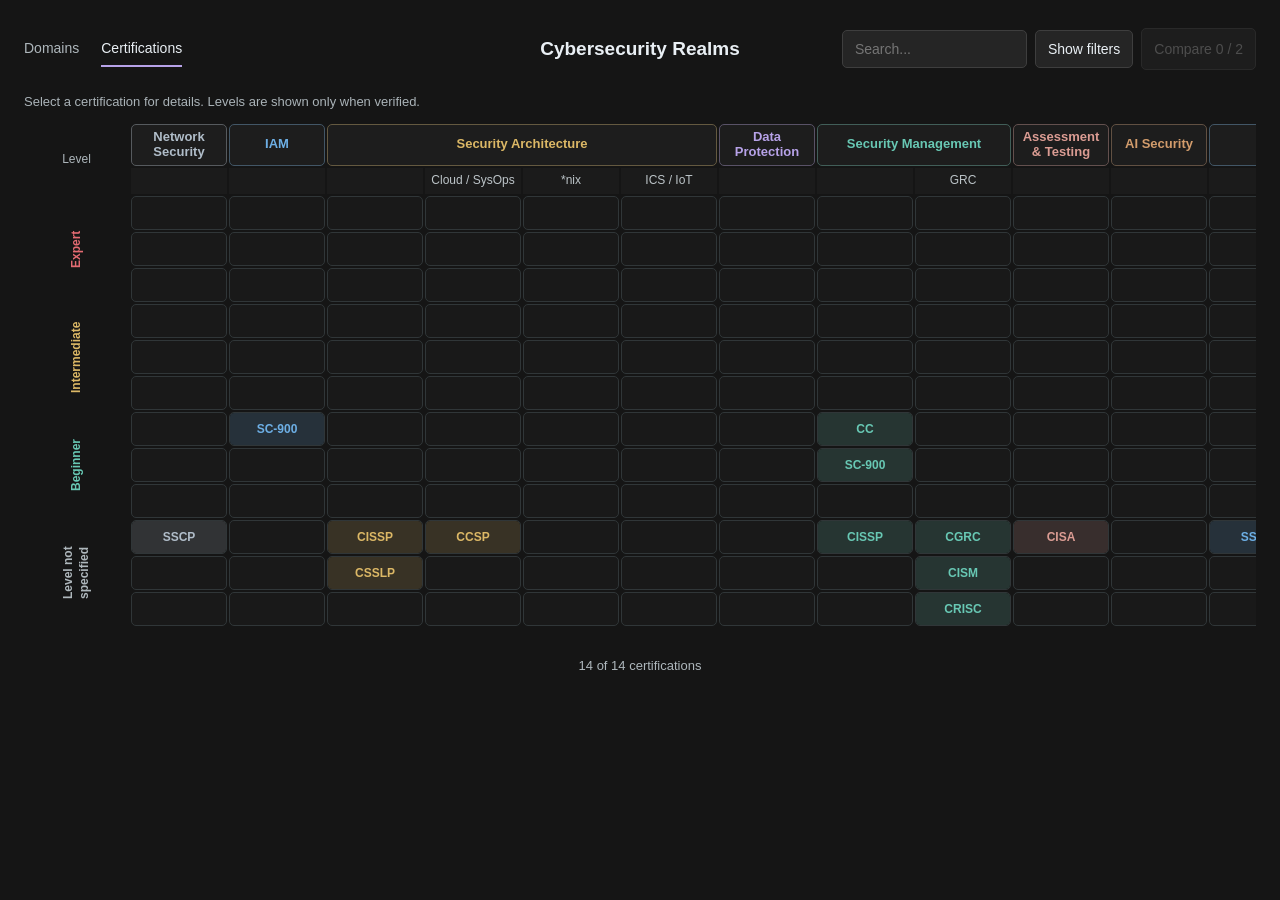
==== certifications.html @ 1fe47de0 "Add Cybersecurity Realms website" ====
<!doctype html>
<html lang="en"><head><meta charset="utf-8"><meta name="viewport" content="width=device-width, initial-scale=1"><meta name="description" content="Explore cybersecurity certifications by domain."><title>Certifications - Cybersecurity Realms</title><link rel="stylesheet" href="style.css"><script defer src="certifications.js"></script></head>
<body><main class="page cert-page">
<div class="roadmap-topbar">
  <nav class="site-nav" aria-label="Main navigation"><a href="index.html">Domains</a><a href="certifications.html" aria-current="page">Certifications</a></nav>
  <h1>Cybersecurity Realms</h1>
  <div class="roadmap-controls"><label class="roadmap-search"><span class="sr-only">Search certifications</span><input id="search" type="search" placeholder="Search..." autocomplete="off"></label><button type="button" id="filter-toggle" aria-expanded="false" aria-controls="filter-panel">Show filters</button><button type="button" id="compare-open" class="compare-open" disabled>Compare <span id="compare-count">0</span> / 2</button></div>
</div>
<form class="roadmap-filters" id="filter-panel" onsubmit="return false" hidden><label>Domain <select id="domain"><option value="">All domains</option></select></label><label>Provider <select id="provider"><option value="">All providers</option></select></label><label>Level <select id="level"><option value="">All levels</option></select></label><button id="reset" type="button">Reset filters</button></form>
<p class="roadmap-hint">Select a certification for details. Levels are shown only when verified.</p>
<div class="matrix-scroll" tabindex="0" aria-label="Certification roadmap; scroll horizontally to see all categories"><div id="cert-results" class="roadmap-grid"></div></div>
<p class="roadmap-count" id="result-count" role="status">Loading certifications...</p><p id="cert-empty" class="cert-empty" hidden>No certifications match these filters.</p>
</main>
<div id="compare-backdrop" class="backdrop" hidden></div><aside id="compare-panel" class="drawer compare-panel" role="dialog" aria-modal="true" aria-labelledby="compare-title" hidden><div class="drawer-top"><h2 id="compare-title">Compare certifications</h2><button type="button" id="compare-close" aria-label="Close comparison">&times;</button></div><div id="compare-content"></div></aside>
<div id="cert-backdrop" class="backdrop" hidden></div><aside id="cert-detail" class="drawer" role="dialog" aria-modal="true" aria-labelledby="cert-detail-title" hidden><div class="drawer-top"><span>Certification details</span><button type="button" id="cert-close" aria-label="Close details">&times;</button></div><div id="cert-detail-content"></div></aside>
</body></html>
---- style.css ----
@font-face{font-family:ThmanyahLocal;src:local("thmanyahsans-Regular"),local("thmanyah sans Regular"),local("thmanyah sans");font-weight:400}
@font-face{font-family:ThmanyahLocal;src:local("thmanyahsans-Medium"),local("thmanyah sans Medium");font-weight:500}
@font-face{font-family:ThmanyahLocal;src:local("thmanyahsans-Bold"),local("thmanyah sans Bold");font-weight:700}
:root{color-scheme:dark;--text:#e9eff4;--muted:#b0bdc9;--bg:#151515;--line:#404040}
*{box-sizing:border-box}body{margin:0;background:var(--bg);color:var(--text);font-family:ThmanyahLocal,"thmanyah sans","Segoe UI",Arial,sans-serif;font-size:16px;line-height:1.5}button{font:inherit}button:focus-visible,[tabindex]:focus-visible{outline:2px solid #e9eff4;outline-offset:4px}[hidden]{display:none!important}
.page{width:min(100% - 96px,1760px);margin:0 auto;padding:70px 0 80px}.header{display:flex;align-items:center;justify-content:space-between;gap:24px}.header h1{font-size:clamp(36px,3vw,52px);font-weight:700;letter-spacing:-.035em;line-height:1.1;margin:0}.hint{color:#aeb7bc;font-size:14px;margin:16px 0 0}.view-switch{display:flex;gap:4px;border:1px solid #444;border-radius:4px;padding:3px}.view-switch button{padding:6px 14px;background:transparent;border:0;border-radius:2px;color:#b0b5b9;cursor:pointer;font-size:14px}.view-switch button[aria-pressed=true]{background:#393939;color:#fff}.workspace{margin-top:56px}.status{color:#bbb;margin-top:20px}.status:empty{display:none}
.list-view{display:grid;grid-template-columns:repeat(5,minmax(0,1fr));gap:34px;align-items:start}.domain-card{--color:#fff;min-width:0}.domain-title{display:flex;align-items:center;gap:9px;text-align:left;border:0;padding:0;background:none;color:var(--color);font-size:17px;font-weight:700;line-height:1.3;cursor:pointer}.domain-title svg{width:21px;height:21px;flex:none;stroke:currentColor;fill:none;stroke-width:1.6;stroke-linejoin:round;stroke-linecap:round}.domain-title:hover,.specialty-button:hover,.bridge-note button:hover{text-decoration:underline;text-underline-offset:4px}
.tree,.tree ul{list-style:none;margin:24px 0 0;padding:0 0 0 18px;border-left:1px solid var(--color)}.tree li{position:relative;margin:0 0 15px;color:#e0e4e6;font-size:15px;line-height:1.4}.tree li:before{content:"";position:absolute;top:.68em;left:-18px;width:10px;border-top:1px solid var(--color)}.tree ul{margin:12px 0 0;border-color:#6e777b}.tree ul li{color:#b0bdc9;font-size:14px;margin-bottom:10px}.tree ul li:before{border-color:#6e777b}.specialty-button{padding:0;background:none;border:0;text-align:left;color:inherit;cursor:pointer}.domain-pair{grid-column:span 2;display:grid;grid-template-columns:repeat(2,minmax(0,1fr));gap:0 34px;align-items:start}.bridge-note{grid-column:1 / -1;display:flex;align-items:center;gap:12px;color:#b7a2e8;font-size:14px;margin:12px 0 0}.bridge-note:before,.bridge-note:after{content:"";flex:1;border-top:1px solid #8673ae}.bridge-note button{padding:0;color:inherit;background:none;border:0;cursor:pointer;font-weight:700}.bridge-note span{color:#aeb7bc;font-size:13px}
.map-instruction{color:#aeb7bc;font-size:14px;margin:0 0 20px}.map-scroll{overflow-x:auto}.map-scroll svg{display:block;width:100%;min-width:1600px;height:auto}.map-node{cursor:pointer}.map-node text{font-family:inherit}.map-node:hover text,.map-node:focus text{text-decoration:underline;text-underline-offset:4px}.map-node:focus-visible{outline:none}.map-node:focus-visible rect{stroke-width:2}.map-node .node-label{fill:#e9eff4;font-size:15px}.map-node .node-icon{fill:none;stroke:currentColor;stroke-width:1.6;stroke-linecap:round;stroke-linejoin:round}.map-node .domain-label{font-size:17px;font-weight:700}.map-node .minor-label{fill:#b0bdc9;font-size:14px}.map-node .bridge-label{fill:#b7a2e8;font-size:14px;font-weight:700}
.backdrop{position:fixed;inset:0;background:#000a;z-index:5}.drawer{position:fixed;right:0;top:0;bottom:0;width:min(480px,100%);overflow:auto;background:#202020;border-left:1px solid #444;z-index:6;padding:30px}.drawer-top{display:flex;align-items:center;justify-content:space-between;border-bottom:1px solid #444;padding-bottom:18px;color:#aeb7bc;font-size:14px}.drawer-top button{border:0;background:none;color:#ddd;font-size:30px;line-height:1;cursor:pointer}.drawer h2{font-size:28px;line-height:1.15;margin:32px 0 16px;color:var(--color)}.drawer p{color:#b9c0c3;line-height:1.7}.drawer h3{margin-top:36px;font-size:15px}.drawer .tree{margin-top:20px}.drawer-bridge button{color:#b7a2e8;background:none;border:0;text-decoration:underline;cursor:pointer}
@media(max-width:1300px){.list-view{grid-template-columns:repeat(3,minmax(0,1fr));row-gap:48px}}
@media(max-width:800px){.page{width:min(100% - 48px,1760px);padding-top:40px}.list-view{grid-template-columns:repeat(2,minmax(0,1fr))}.workspace{margin-top:40px}}
@media(max-width:540px){.page{width:calc(100% - 36px);padding-top:32px}.header h1{font-size:32px}.list-view{grid-template-columns:1fr;row-gap:36px}.drawer{padding:24px}}

/* Let the map use the viewport while keeping readable scrolling on smaller screens. */
.map-view{width:calc(100vw - 64px);position:relative;left:50%;transform:translateX(-50%)}
.map-scroll{padding-bottom:12px}
html,.map-scroll,.drawer{scrollbar-width:thin;scrollbar-color:#777 #202020}
html::-webkit-scrollbar,.map-scroll::-webkit-scrollbar,.drawer::-webkit-scrollbar{width:9px;height:9px}
html::-webkit-scrollbar-track,.map-scroll::-webkit-scrollbar-track,.drawer::-webkit-scrollbar-track{background:#202020}
html::-webkit-scrollbar-thumb,.map-scroll::-webkit-scrollbar-thumb,.drawer::-webkit-scrollbar-thumb{background:#777;border:2px solid #202020;border-radius:8px}
html::-webkit-scrollbar-thumb:hover,.map-scroll::-webkit-scrollbar-thumb:hover,.drawer::-webkit-scrollbar-thumb:hover{background:#999}
@media(max-width:540px){.map-view{width:calc(100vw - 36px)}.domain-pair{grid-column:auto;grid-template-columns:1fr;row-gap:28px}.domain-pair .domain-card:first-child{grid-row:1}.domain-pair .bridge-note{grid-column:1;grid-row:2;margin:0}.domain-pair .domain-card:nth-child(2){grid-row:3}}

/* Align both ends of the bridge with the two domain icons. */
.domain-pair .domain-card:first-child{grid-column:1;grid-row:2}
.domain-pair .domain-card:nth-child(2){grid-column:2;grid-row:2}
.domain-pair .bridge-note{grid-column:1 / -1;grid-row:1;display:flex;align-items:flex-start;width:calc(50% + 17px);height:30px;margin:0 0 0 10px;gap:8px}
.domain-pair .bridge-note:before,.domain-pair .bridge-note:after{height:18px;border-top:1px solid #b7a2e8}
.domain-pair .bridge-note:before{border-left:1px solid #b7a2e8}
.domain-pair .bridge-note:after{border-right:1px solid #b7a2e8}
.domain-pair .bridge-note button{line-height:1.2;margin-top:-8px;background:#151515;white-space:nowrap}
/* The heading, controls and map share the same viewport margins. */
body:has(#map-view:not([hidden])) .page{width:calc(100% - 64px);max-width:none}
.map-view{width:100%;position:static;transform:none}
.map-instruction{display:none}
html,.map-scroll,.drawer{scrollbar-width:thin;scrollbar-color:#686868 #151515}
html::-webkit-scrollbar-track,.map-scroll::-webkit-scrollbar-track,.drawer::-webkit-scrollbar-track{background:#151515}
html::-webkit-scrollbar-thumb,.map-scroll::-webkit-scrollbar-thumb,.drawer::-webkit-scrollbar-thumb{background:#686868;border:2px solid #151515;border-radius:8px}
@media(max-width:540px){
 body:has(#map-view:not([hidden])) .page{width:calc(100% - 36px)}
 .domain-pair .domain-card:first-child{grid-column:1;grid-row:1}
 .domain-pair .bridge-note{grid-column:1;grid-row:2;width:auto;height:auto;margin:0;align-items:center}
 .domain-pair .bridge-note:before,.domain-pair .bridge-note:after{height:0;border-left:0;border-right:0}
 .domain-pair .bridge-note button{margin-top:0}
 .domain-pair .domain-card:nth-child(2){grid-column:1;grid-row:3}
}
.site-nav{display:flex;gap:28px;margin:0 0 54px;border-bottom:1px solid #393939}.site-nav a{color:#aeb7bc;text-decoration:none;padding:0 0 12px;border-bottom:2px solid transparent;font-size:15px}.site-nav a:hover{color:#e9eff4}.site-nav a[aria-current=page]{color:#e9eff4;border-bottom-color:#b7a2e8}.cert-header{display:flex;justify-content:space-between;align-items:end;gap:24px}.cert-header h1{font-size:clamp(36px,3vw,52px);letter-spacing:-.035em;line-height:1.1;margin:0}.cert-header p{color:#aeb7bc;margin:12px 0 0}.cert-notice{color:#aeb7bc;font-size:14px;max-width:75ch;margin:28px 0 0;line-height:1.6}.cert-filters{display:grid;grid-template-columns:minmax(240px,2fr) repeat(3,minmax(150px,1fr)) auto;gap:18px;align-items:end;margin-top:38px}.cert-filters label{color:#b0bdc9;font-size:14px;display:grid;gap:7px}.cert-filters input,.cert-filters select{width:100%;height:42px;border:1px solid #4b4b4b;border-radius:3px;background:#1d1d1d;color:#e9eff4;padding:8px 11px;font:inherit}.cert-filters button,.compare-open{min-height:42px;background:#242424;color:#e9eff4;border:1px solid #555;border-radius:3px;padding:8px 14px;cursor:pointer}.compare-open:disabled{color:#868686;cursor:not-allowed}.results-bar{margin:30px 0 0;border-bottom:1px solid #3c3c3c;color:#aeb7bc;font-size:14px}.cert-results{display:grid;grid-template-columns:repeat(3,minmax(0,1fr));column-gap:36px}.cert-item{padding:24px 0;border-bottom:1px solid #3c3c3c;min-width:0}.cert-item-top{display:flex;align-items:center;justify-content:space-between;gap:12px}.cert-provider,.compare-provider{color:#b0bdc9;font-size:14px}.compare-select{display:flex;align-items:center;gap:6px;color:#b0bdc9;font-size:14px;cursor:pointer}.compare-select input{accent-color:#b7a2e8}.cert-item h2{font-size:18px;line-height:1.3;margin:13px 0 8px}.cert-description{font-size:15px;color:#b0bdc9;min-height:3em;line-height:1.5}.cert-meta{font-size:14px;display:grid;gap:8px;margin:16px 0}.cert-level{color:#d4d8da}.cert-domains{display:flex;flex-wrap:wrap;gap:4px 12px}.cert-domains a,.drawer-cert-link a,.official-link{color:#b7a2e8;text-underline-offset:3px}.official-link{display:inline-block;font-size:14px;margin-top:5px}.cert-empty{color:#aeb7bc}.compare-panel{width:min(800px,100%)}.compare-panel .drawer-top h2{margin:0;color:#e9eff4;font-size:20px}.compare-grid{display:grid;grid-template-columns:repeat(2,minmax(0,1fr));gap:28px}.compare-column h3{font-size:18px;margin:28px 0 6px}.compare-column h4{font-size:14px;color:#e9eff4;margin:24px 0 4px}.compare-column p{font-size:15px;margin:4px 0;color:#b0bdc9}@media(max-width:1000px){.cert-filters{grid-template-columns:repeat(2,minmax(0,1fr))}.cert-results{grid-template-columns:repeat(2,minmax(0,1fr))}}@media(max-width:600px){.site-nav{margin-bottom:36px}.cert-header{align-items:start;flex-direction:column}.cert-filters,.cert-results,.compare-grid{grid-template-columns:1fr}.cert-description{min-height:0}.compare-column+.compare-column{border-top:1px solid #444}}
/* Certification roadmap: compact domain columns with level rows. */
.cert-page{width:calc(100% - 96px);max-width:none}.cert-notice{margin-top:18px}.matrix-scroll{overflow-x:auto;padding:10px 0 18px;scrollbar-width:thin;scrollbar-color:#686868 #151515}.cert-matrix{display:grid;grid-template-columns:140px repeat(var(--domain-count,5),minmax(205px,1fr));min-width:max-content;border-top:1px solid #3c3c3c;border-left:1px solid #3c3c3c}.matrix-corner,.matrix-heading,.matrix-level,.matrix-cell{border-right:1px solid #3c3c3c;border-bottom:1px solid #3c3c3c;padding:16px}.matrix-corner,.matrix-level{color:#b0bdc9;font-size:14px}.matrix-heading{color:var(--domain-color);font-size:15px;font-weight:700;line-height:1.4;min-width:205px}.matrix-cell{display:flex;align-content:flex-start;align-items:flex-start;flex-wrap:wrap;gap:8px;min-height:100px}.cert-chip{color:var(--domain-color);background:#1d1d1d;border:1px solid var(--domain-color);border-radius:3px;padding:6px 10px;font-size:14px;line-height:1.3;cursor:pointer}.cert-chip:hover,.cert-chip:focus-visible{background:#323232}.cert-detail-domains{display:flex;gap:8px 14px;flex-wrap:wrap}.cert-detail-domains a{color:#b7a2e8;text-underline-offset:3px}.detail-compare{display:flex;gap:8px;align-items:center;margin-top:26px;color:#e9eff4}.detail-compare input{accent-color:#b7a2e8}.cert-empty{margin-top:18px}.matrix-scroll::-webkit-scrollbar{height:9px}.matrix-scroll::-webkit-scrollbar-track{background:#151515}.matrix-scroll::-webkit-scrollbar-thumb{background:#686868;border:2px solid #151515;border-radius:8px}@media(max-width:800px){.cert-page{width:calc(100% - 48px)}}@media(max-width:540px){.cert-page{width:calc(100% - 36px)}.cert-matrix{grid-template-columns:110px repeat(var(--domain-count,5),minmax(190px,1fr))}.matrix-heading{min-width:190px}}
/* Fixed certification roadmap. Filters only hide unmatched certifications. */
.cert-page{width:calc(100% - 48px);max-width:none}.cert-page .site-nav{margin-bottom:26px}.roadmap-toolbar{display:flex;justify-content:space-between;align-items:center;gap:20px;flex-wrap:wrap}.roadmap-toolbar h1{font-size:24px;line-height:1.25;margin:0}.roadmap-controls{display:flex;gap:8px;align-items:center;flex-wrap:wrap}.roadmap-controls button,.roadmap-controls input,.roadmap-filters button,.roadmap-filters select{height:38px;border:1px solid #444;border-radius:4px;background:#222;color:#e9eff4;font:inherit;font-size:14px;padding:7px 12px}.roadmap-controls button,.roadmap-filters button{cursor:pointer}.roadmap-controls button:disabled{opacity:.5;cursor:not-allowed}.roadmap-search input{width:185px}.roadmap-filters{display:flex;gap:12px;justify-content:flex-end;align-items:end;flex-wrap:wrap;margin-top:16px}.roadmap-filters label{display:grid;gap:5px;color:#b0bdc9;font-size:13px}.roadmap-filters select{min-width:155px}.roadmap-hint,.roadmap-count{color:#aeb7bc;font-size:13px}.roadmap-hint{margin:20px 0 14px}.roadmap-count{text-align:center;margin:15px 0}.matrix-scroll{overflow:auto;padding:0 0 14px}.roadmap-grid{min-width:1780px;display:grid;grid-template-columns:105px repeat(27,minmax(61px,1fr));grid-template-rows:42px repeat(var(--roadmap-rows,18),31px);gap:3px}.roadmap-corner,.roadmap-band{display:flex;align-items:center;justify-content:center;color:#aeb7bc;font-size:12px;text-align:center}.roadmap-band{border-left:2px solid #565656;writing-mode:vertical-rl;transform:rotate(180deg);letter-spacing:.04em}.roadmap-category{display:flex;justify-content:center;align-items:center;text-align:center;padding:4px 8px;color:var(--category-color);border:1px solid color-mix(in srgb,var(--category-color) 42%,transparent);background:#1d1d1d;border-radius:5px;font-size:12px;font-weight:700;line-height:1.15}.roadmap-slot{min-width:0;border:1px solid #343b3d;border-radius:5px;background:#1a1a1a;overflow:hidden}.roadmap-chip{display:block;width:100%;height:100%;overflow:hidden;text-overflow:ellipsis;white-space:nowrap;border:0;border-radius:4px;background:color-mix(in srgb,var(--category-color) 19%,#151515);color:#f0f0f0;font-size:11px;font-weight:700;cursor:pointer;padding:3px}.roadmap-chip:hover,.roadmap-chip:focus-visible{background:color-mix(in srgb,var(--category-color) 45%,#151515);outline:2px solid var(--category-color);outline-offset:-2px}.sr-only{position:absolute;width:1px;height:1px;padding:0;margin:-1px;overflow:hidden;clip:rect(0,0,0,0);white-space:nowrap;border:0}@media(max-width:540px){.cert-page{width:calc(100% - 36px)}.roadmap-toolbar h1{font-size:21px}.roadmap-controls{width:100%}.roadmap-search{flex:1}.roadmap-search input{width:100%}.roadmap-filters{justify-content:flex-start}}

/* Subcategory columns continue behind their cells, using a restrained tint. */
.roadmap-grid{min-width:1750px;grid-template-columns:105px repeat(var(--roadmap-columns,17),minmax(96px,1fr));grid-template-rows:42px 26px repeat(var(--roadmap-rows,18),31px)}
.roadmap-subcategory{display:flex;align-items:center;justify-content:center;text-align:center;color:#b0bdc9;font-size:11px;line-height:1.1;padding:2px 3px}
.roadmap-subcategory.is-subcategory,.roadmap-slot.is-subcategory{background:color-mix(in srgb,var(--category-color) 8%,#1a1a1a)}
.roadmap-subcategory.is-subcategory{border-top:1px solid color-mix(in srgb,var(--category-color) 24%,transparent)}

/* A quieter roadmap frame with a compact, centered header. */
.cert-page{width:calc(100% - 48px);max-width:none;padding:28px 0 48px}
.roadmap-topbar{display:grid;grid-template-columns:minmax(190px,1fr) auto minmax(370px,1fr);align-items:center;gap:20px;margin-bottom:22px}
.cert-page .site-nav{border:0;margin:0;gap:22px;align-self:center}
.cert-page .site-nav a{padding:6px 0;font-size:14px}
.roadmap-topbar h1{font-size:clamp(19px,1.3vw,24px);font-weight:700;line-height:1.25;text-align:center;margin:0;white-space:nowrap}
.roadmap-controls{justify-content:flex-end;flex-wrap:nowrap}
.roadmap-controls button,.roadmap-controls input,.roadmap-filters button,.roadmap-filters select{height:38px;background:#252525;border-color:#3e3e3e;border-radius:5px}
.roadmap-hint{margin:12px 0;color:#aab3b8}
.roadmap-grid{gap:2px;grid-template-rows:42px 26px repeat(var(--roadmap-rows,9),34px)}
.roadmap-category{background:color-mix(in srgb,var(--category-color) 7%,#1e1e1e);border-color:color-mix(in srgb,var(--category-color) 30%,#303030);border-radius:5px;font-size:13px;padding:6px 8px}
.roadmap-subcategory{font-size:12px;color:#bcc4c8;background:#1a1a1a}
.roadmap-subcategory.is-subcategory{background:color-mix(in srgb,var(--category-color) 7%,#1a1a1a);border-top:0}
.roadmap-slot{border-color:#303638;background:#191919;border-radius:5px}
.roadmap-slot.is-subcategory{background:color-mix(in srgb,var(--category-color) 5%,#191919)}
.roadmap-chip{background:color-mix(in srgb,var(--category-color) 24%,#1a1a1a);font-size:12px}
.roadmap-band{border-left:1px solid #4a4a4a;writing-mode:horizontal-tb;transform:none;letter-spacing:0;padding:8px;color:#aeb7bc;line-height:1.3}
.roadmap-count{margin-top:16px}
@media(max-width:1100px){.roadmap-topbar{grid-template-columns:1fr auto;gap:16px}.roadmap-topbar h1{grid-column:1 / -1;grid-row:1}.cert-page .site-nav{grid-column:1;grid-row:2}.roadmap-controls{grid-column:2;grid-row:2}}
@media(max-width:650px){.cert-page{width:calc(100% - 32px);padding-top:22px}.roadmap-topbar{grid-template-columns:1fr}.roadmap-topbar h1{grid-column:1;grid-row:1;text-align:left;white-space:normal}.cert-page .site-nav{grid-column:1;grid-row:2}.roadmap-controls{grid-column:1;grid-row:3;justify-content:flex-start;flex-wrap:wrap}.roadmap-search{flex:1}.roadmap-search input{width:100%}}

/* Only certifications carry a domain color; the empty grid remains neutral. */
.roadmap-slot,.roadmap-slot.is-subcategory{background:#191919;border-color:#303638}
.roadmap-subcategory,.roadmap-subcategory.is-subcategory{background:#1b1b1b;border-color:#303030}
.roadmap-category{background:#1d1d1d}
.roadmap-chip{color:var(--category-color);background:color-mix(in srgb,var(--category-color) 16%,#191919)}
.roadmap-band{writing-mode:vertical-rl;transform:rotate(180deg);border:0;font-weight:700;letter-spacing:0}
.roadmap-band[data-level="Expert"]{color:#e36b72}.roadmap-band[data-level="Intermediate"]{color:#dcb866}.roadmap-band[data-level="Beginner"]{color:#68c8b4}.roadmap-band[data-level="unspecified"]{color:#aeb7bc}
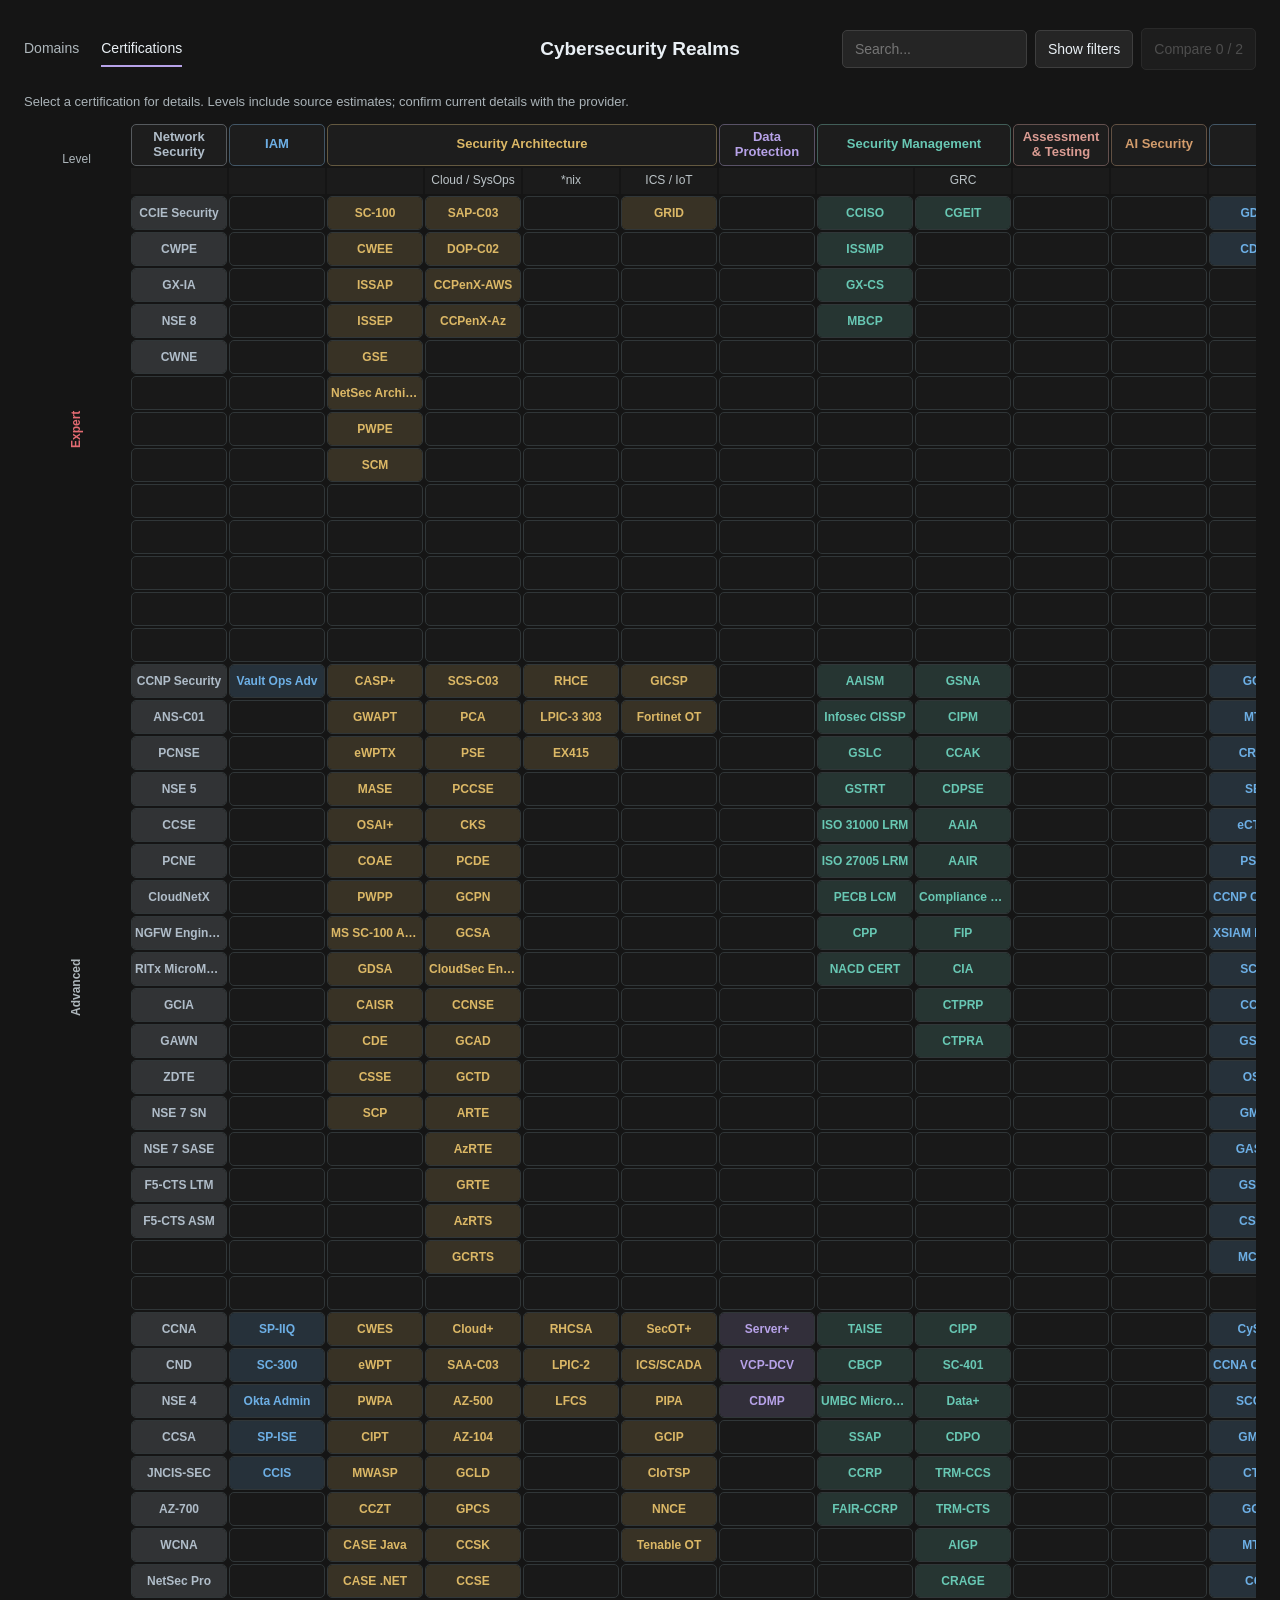
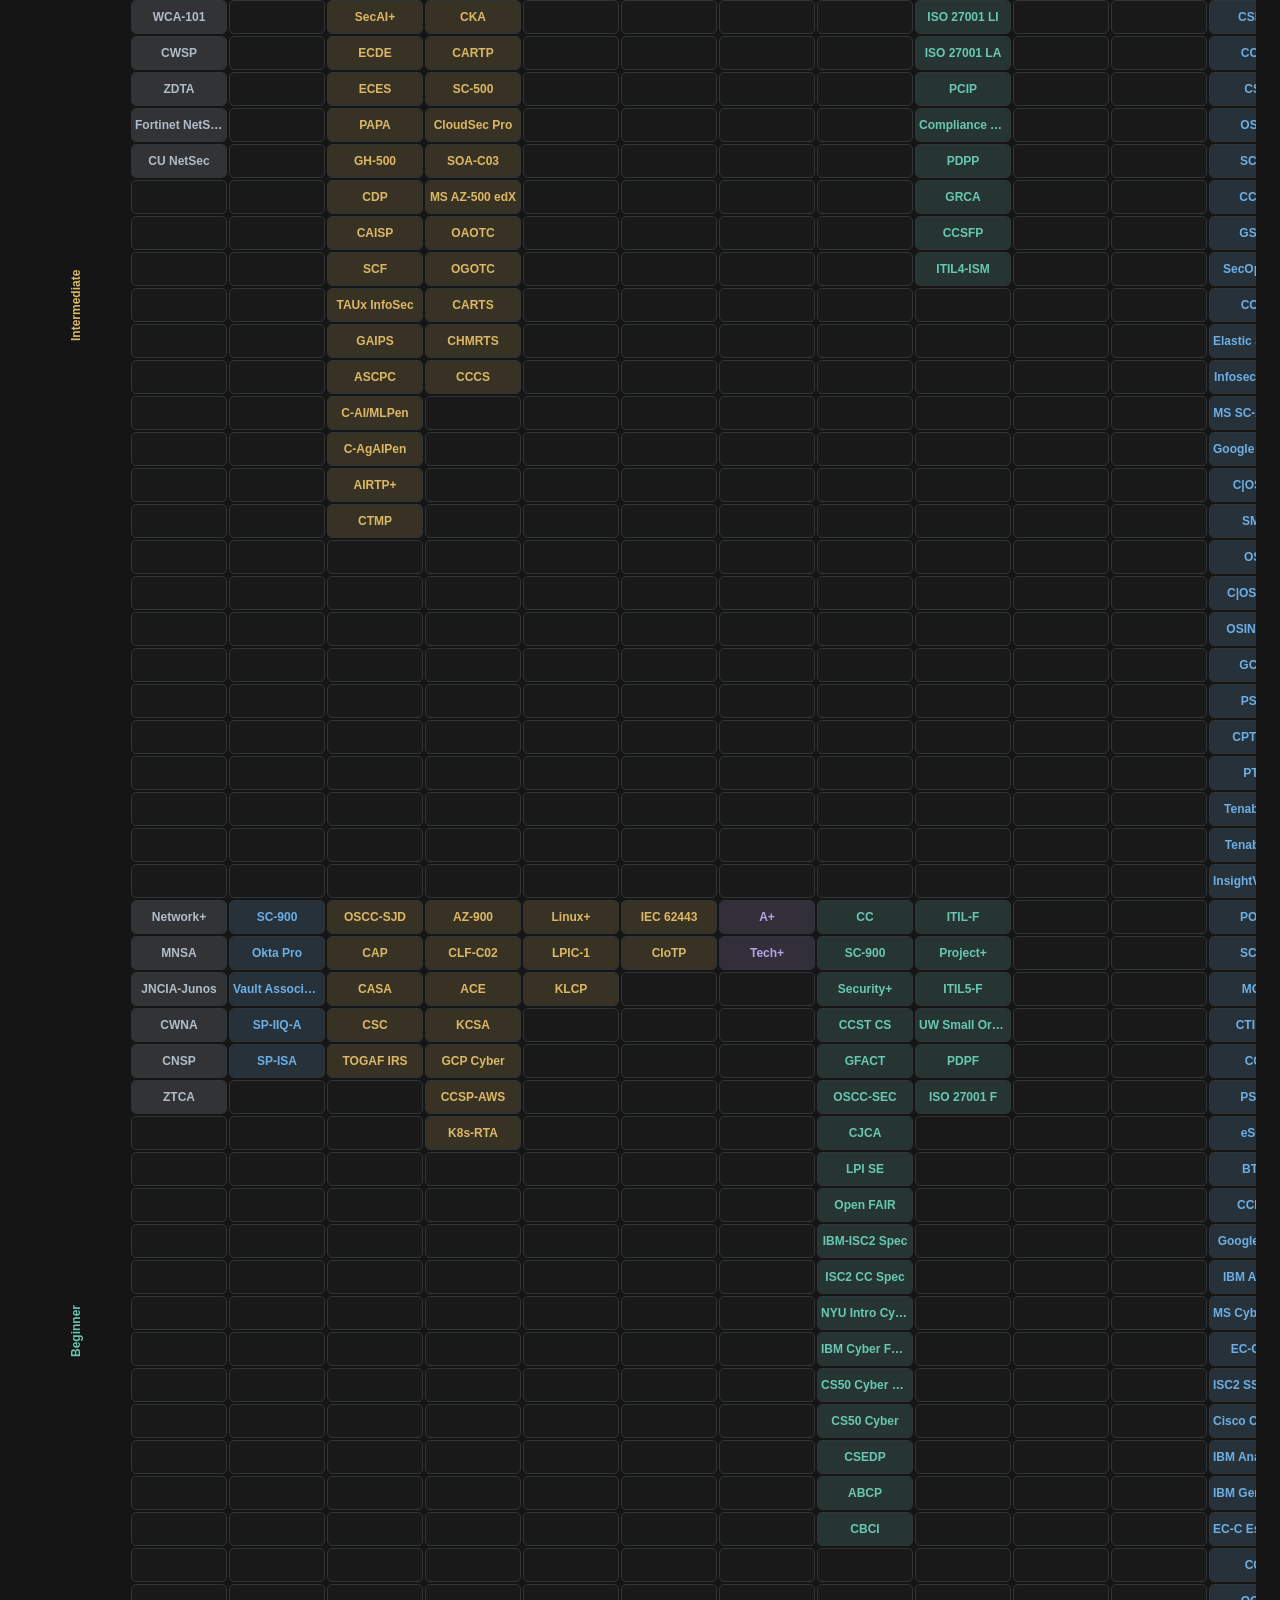
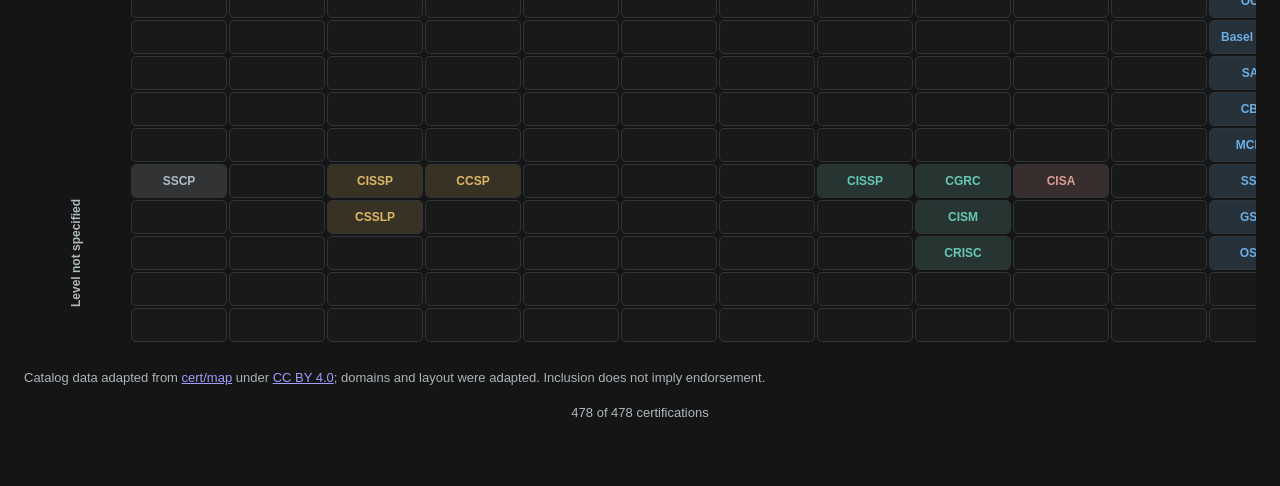
==== commit 49ec0f9c: "Expand certification roadmap catalog" ====
--- a/certifications.html
+++ b/certifications.html
@@ -7,10 +7,11 @@
   <div class="roadmap-controls"><label class="roadmap-search"><span class="sr-only">Search certifications</span><input id="search" type="search" placeholder="Search..." autocomplete="off"></label><button type="button" id="filter-toggle" aria-expanded="false" aria-controls="filter-panel">Show filters</button><button type="button" id="compare-open" class="compare-open" disabled>Compare <span id="compare-count">0</span> / 2</button></div>
 </div>
 <form class="roadmap-filters" id="filter-panel" onsubmit="return false" hidden><label>Domain <select id="domain"><option value="">All domains</option></select></label><label>Provider <select id="provider"><option value="">All providers</option></select></label><label>Level <select id="level"><option value="">All levels</option></select></label><button id="reset" type="button">Reset filters</button></form>
-<p class="roadmap-hint">Select a certification for details. Levels are shown only when verified.</p>
+<p class="roadmap-hint">Select a certification for details. Levels include source estimates; confirm current details with the provider.</p>
 <div class="matrix-scroll" tabindex="0" aria-label="Certification roadmap; scroll horizontally to see all categories"><div id="cert-results" class="roadmap-grid"></div></div>
-<p class="roadmap-count" id="result-count" role="status">Loading certifications...</p><p id="cert-empty" class="cert-empty" hidden>No certifications match these filters.</p>
+<p class="roadmap-hint">Catalog data adapted from <a href="https://certmap.dev/" target="_blank" rel="noopener noreferrer">cert/map</a> under <a href="https://creativecommons.org/licenses/by/4.0/" target="_blank" rel="noopener noreferrer">CC BY 4.0</a>; domains and layout were adapted. Inclusion does not imply endorsement.</p><p class="roadmap-count" id="result-count" role="status">Loading certifications...</p><p id="cert-empty" class="cert-empty" hidden>No certifications match these filters.</p>
 </main>
 <div id="compare-backdrop" class="backdrop" hidden></div><aside id="compare-panel" class="drawer compare-panel" role="dialog" aria-modal="true" aria-labelledby="compare-title" hidden><div class="drawer-top"><h2 id="compare-title">Compare certifications</h2><button type="button" id="compare-close" aria-label="Close comparison">&times;</button></div><div id="compare-content"></div></aside>
 <div id="cert-backdrop" class="backdrop" hidden></div><aside id="cert-detail" class="drawer" role="dialog" aria-modal="true" aria-labelledby="cert-detail-title" hidden><div class="drawer-top"><span>Certification details</span><button type="button" id="cert-close" aria-label="Close details">&times;</button></div><div id="cert-detail-content"></div></aside>
 </body></html>
+
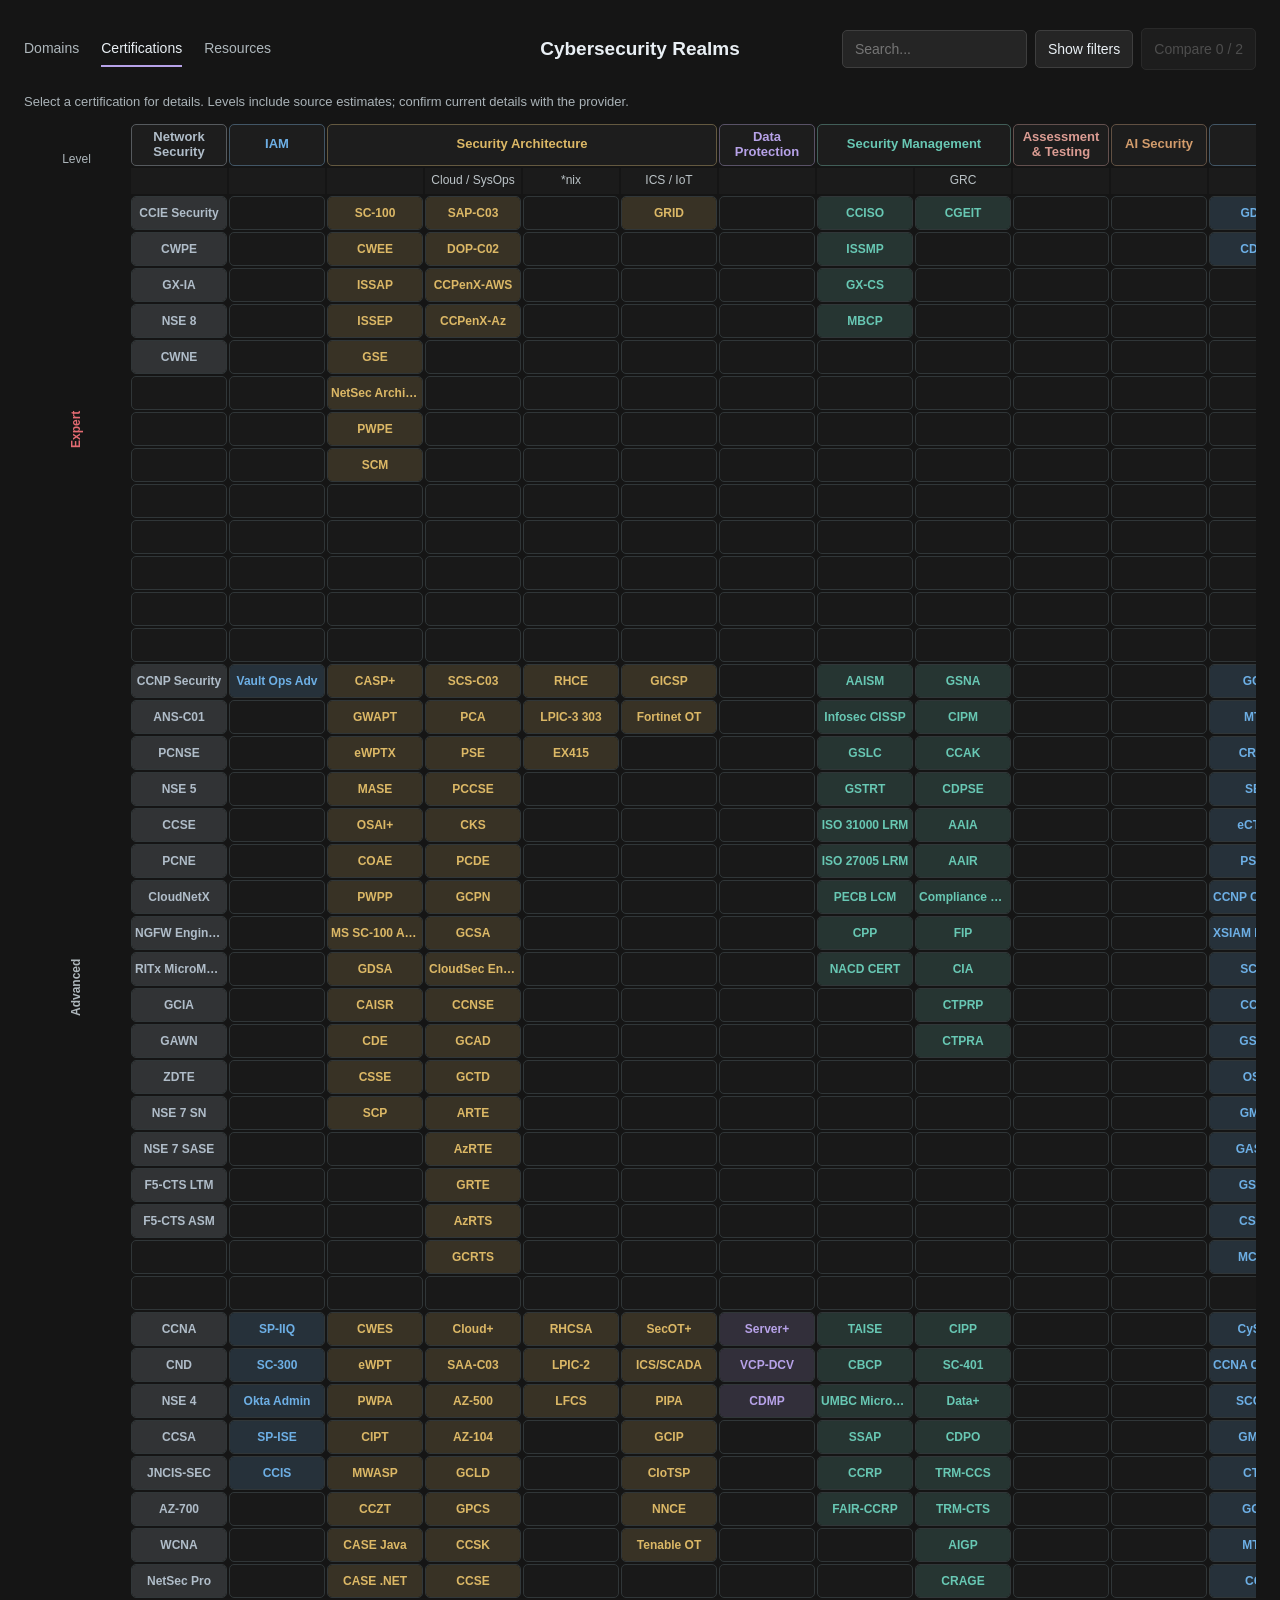
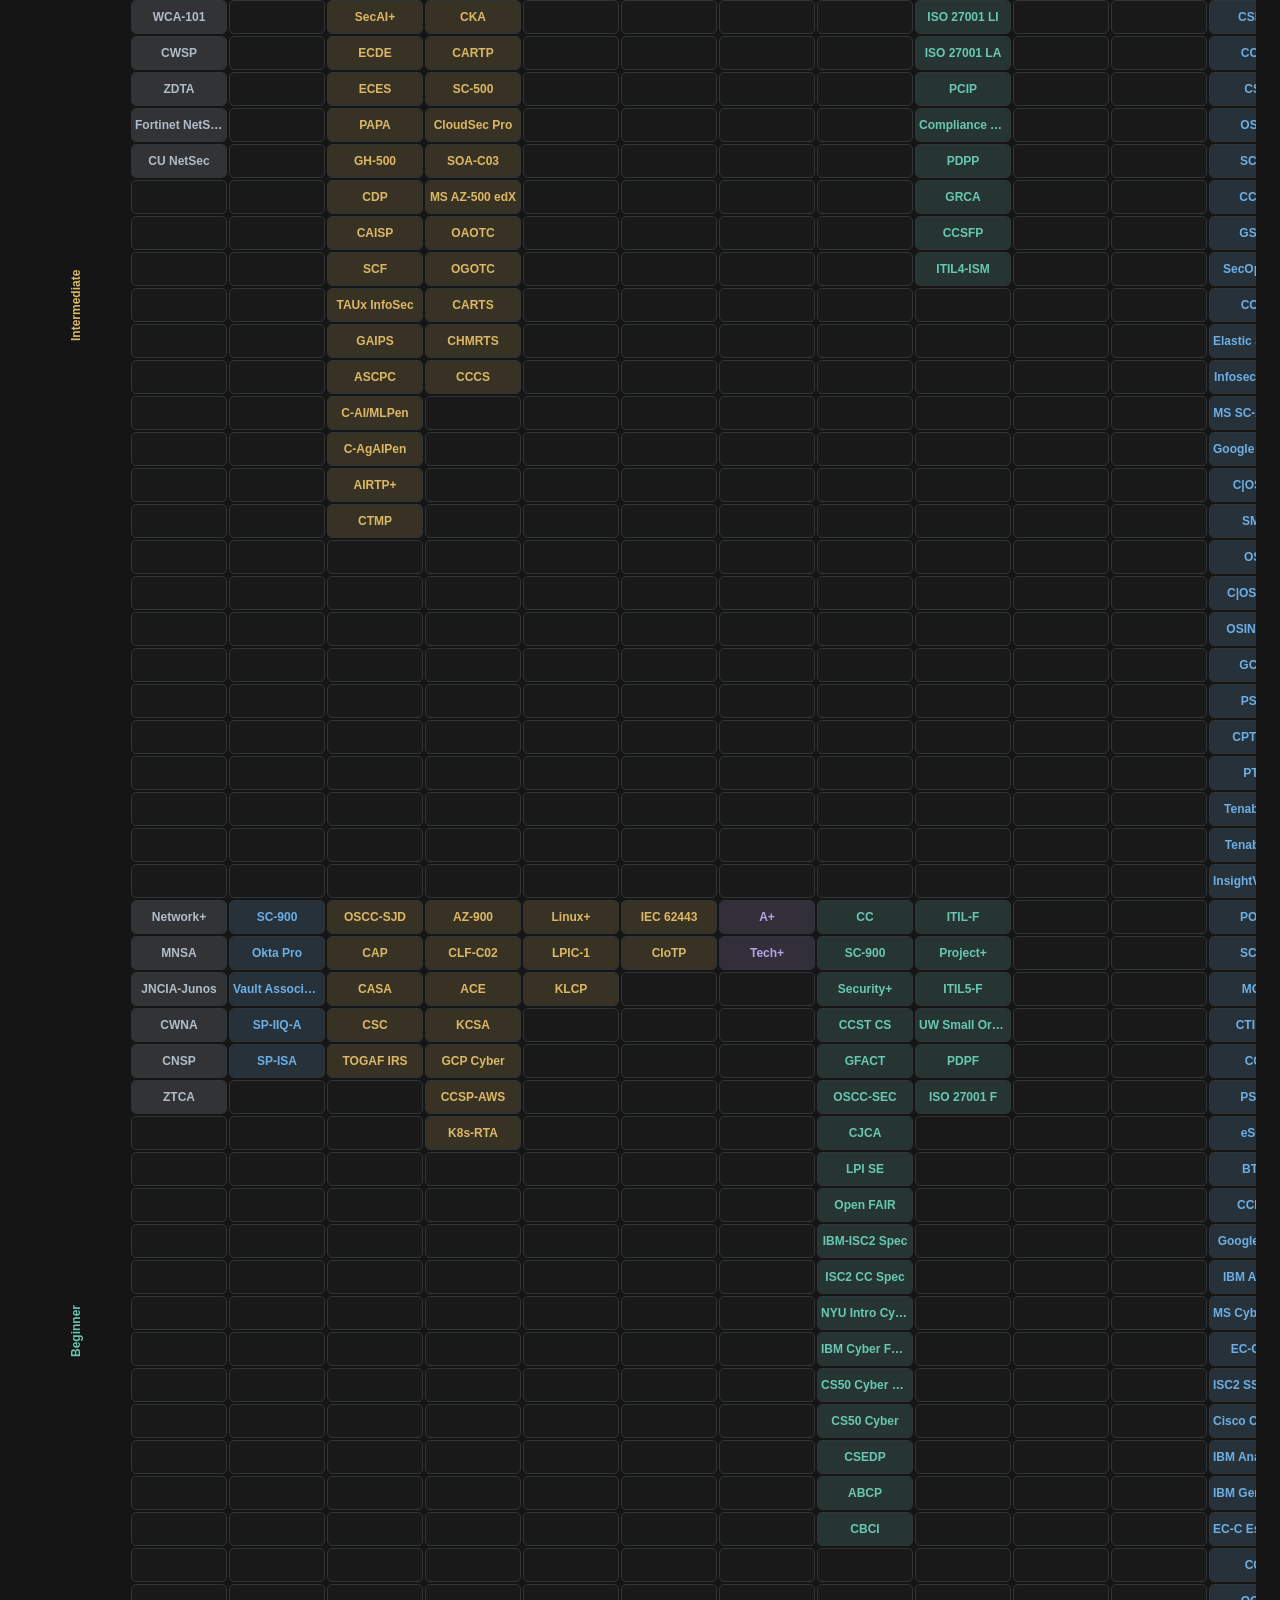
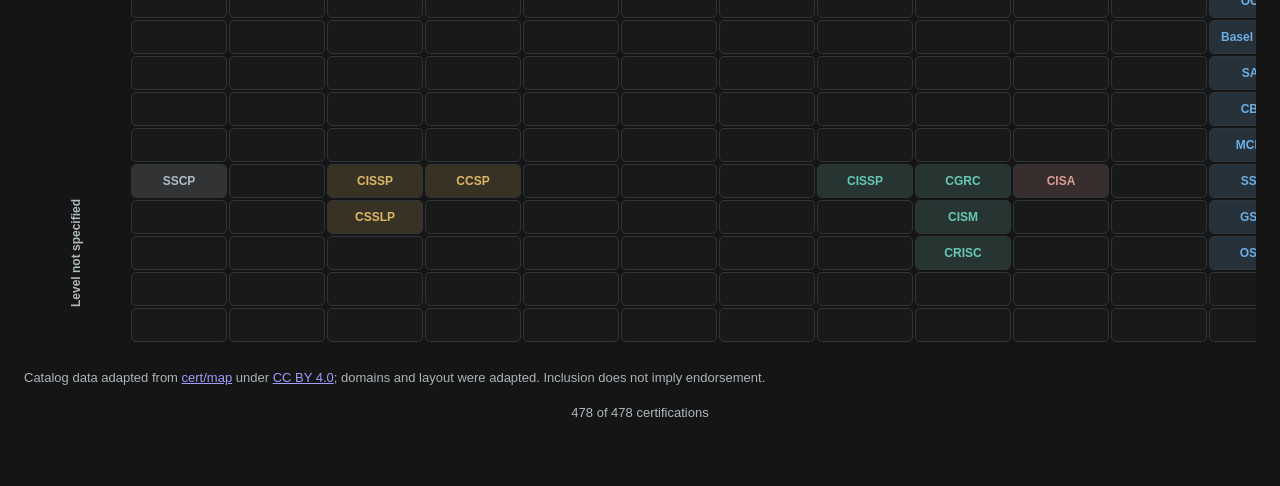
==== commit 2e0375d0: "Add connected cybersecurity resources directory" ====
--- a/certifications.html
+++ b/certifications.html
@@ -2,7 +2,7 @@
 <html lang="en"><head><meta charset="utf-8"><meta name="viewport" content="width=device-width, initial-scale=1"><meta name="description" content="Explore cybersecurity certifications by domain."><title>Certifications - Cybersecurity Realms</title><link rel="stylesheet" href="style.css"><script defer src="certifications.js"></script></head>
 <body><main class="page cert-page">
 <div class="roadmap-topbar">
-  <nav class="site-nav" aria-label="Main navigation"><a href="index.html">Domains</a><a href="certifications.html" aria-current="page">Certifications</a></nav>
+  <nav class="site-nav" aria-label="Main navigation"><a href="index.html">Domains</a><a href="certifications.html" aria-current="page">Certifications</a><a href="resources.html">Resources</a></nav>
   <h1>Cybersecurity Realms</h1>
   <div class="roadmap-controls"><label class="roadmap-search"><span class="sr-only">Search certifications</span><input id="search" type="search" placeholder="Search..." autocomplete="off"></label><button type="button" id="filter-toggle" aria-expanded="false" aria-controls="filter-panel">Show filters</button><button type="button" id="compare-open" class="compare-open" disabled>Compare <span id="compare-count">0</span> / 2</button></div>
 </div>
--- a/style.css
+++ b/style.css
@@ -85,3 +85,6 @@
 .roadmap-chip{color:var(--category-color);background:color-mix(in srgb,var(--category-color) 16%,#191919)}
 .roadmap-band{writing-mode:vertical-rl;transform:rotate(180deg);border:0;font-weight:700;letter-spacing:0}
 .roadmap-band[data-level="Expert"]{color:#e36b72}.roadmap-band[data-level="Intermediate"]{color:#dcb866}.roadmap-band[data-level="Beginner"]{color:#68c8b4}.roadmap-band[data-level="unspecified"]{color:#aeb7bc}
+/* Resources */
+.resources-page{max-width:1480px;width:calc(100% - 80px);padding:42px 0 80px}.resources-page .site-nav{margin-bottom:48px}.resources-header{display:flex;justify-content:space-between;align-items:end;gap:24px;margin-bottom:40px}.resources-header h1{font-size:clamp(2.2rem,4vw,3.2rem);line-height:1.08;margin:0 0 12px}.resources-header p{margin:0;color:#aeb7bc;font-size:1rem}.resources-index{color:#8f999f;font-size:.75rem;letter-spacing:.08em}.resource-controls{display:flex;align-items:end;gap:16px;flex-wrap:wrap}.resource-controls label{display:grid;gap:8px;color:#aeb7bc;font-size:.875rem}.resource-controls input,.resource-controls select,.resource-controls button{height:44px;background:#1c1c1c;color:#e9eff4;border:1px solid #414141;border-radius:3px;padding:0 12px;font:inherit;font-size:.9rem}.resource-controls select{min-width:190px}.resource-controls button{cursor:pointer}.resource-controls button:hover,.resource-controls button:focus-visible{border-color:#b7a2e8}.resource-search{flex:1;min-width:230px}.resource-overview{display:flex;justify-content:space-between;gap:20px;margin:24px 0 8px;color:#aeb7bc;font-size:.82rem}.resource-overview p{margin:0}.resource-section{margin-top:44px}.resource-section-heading{display:flex;align-items:baseline;gap:14px;border-bottom:1px solid #393939;padding-bottom:14px}.resource-section-heading h2{font-size:1.15rem;font-weight:600;margin:0}.resource-section-heading span{font-size:.8rem;color:#929b9f}.resource-grid{display:grid;grid-template-columns:repeat(3,minmax(0,1fr));column-gap:36px}.resource-item{padding:20px 0 22px;border-bottom:1px solid #303030;min-width:0}.resource-meta{display:flex;gap:12px;align-items:center;color:#aeb7bc;font-size:.75rem}.resource-type{color:#b7a2e8}.resource-access:before{content:'�';margin-right:12px;color:#6a6a6a}.resource-title{font-size:1rem;line-height:1.4;margin:12px 0 8px}.resource-link{color:#eef2f5;text-decoration:none}.resource-link:hover,.resource-link:focus-visible{text-decoration:underline;text-underline-offset:4px}.resource-arrow{color:#aeb7bc;margin-left:8px;font-size:.9rem}.resource-description,.resource-note{font-size:.875rem;line-height:1.55;color:#afb9bf;margin:0}.resource-note{margin-top:10px;color:#d7bb82;font-size:.8rem}.resource-domains{display:flex;gap:12px;flex-wrap:wrap;margin-top:14px}.resource-domain{color:var(--domain-color);font-size:.75rem;text-decoration:none}.resource-domain:hover,.resource-domain:focus-visible{text-decoration:underline}.resource-empty{margin:40px 0;color:#aeb7bc}@media(max-width:900px){.resource-grid{grid-template-columns:repeat(2,minmax(0,1fr))}}@media(max-width:600px){.resources-page{width:calc(100% - 32px);padding-top:24px}.resources-page .site-nav{margin-bottom:36px}.resources-index{display:none}.resource-controls label{flex:1;min-width:135px}.resource-controls select{width:100%;min-width:0}.resource-search{flex-basis:100%!important}.resource-overview{flex-direction:column;gap:8px}.resource-grid{grid-template-columns:1fr}.resource-section{margin-top:36px}}
+
